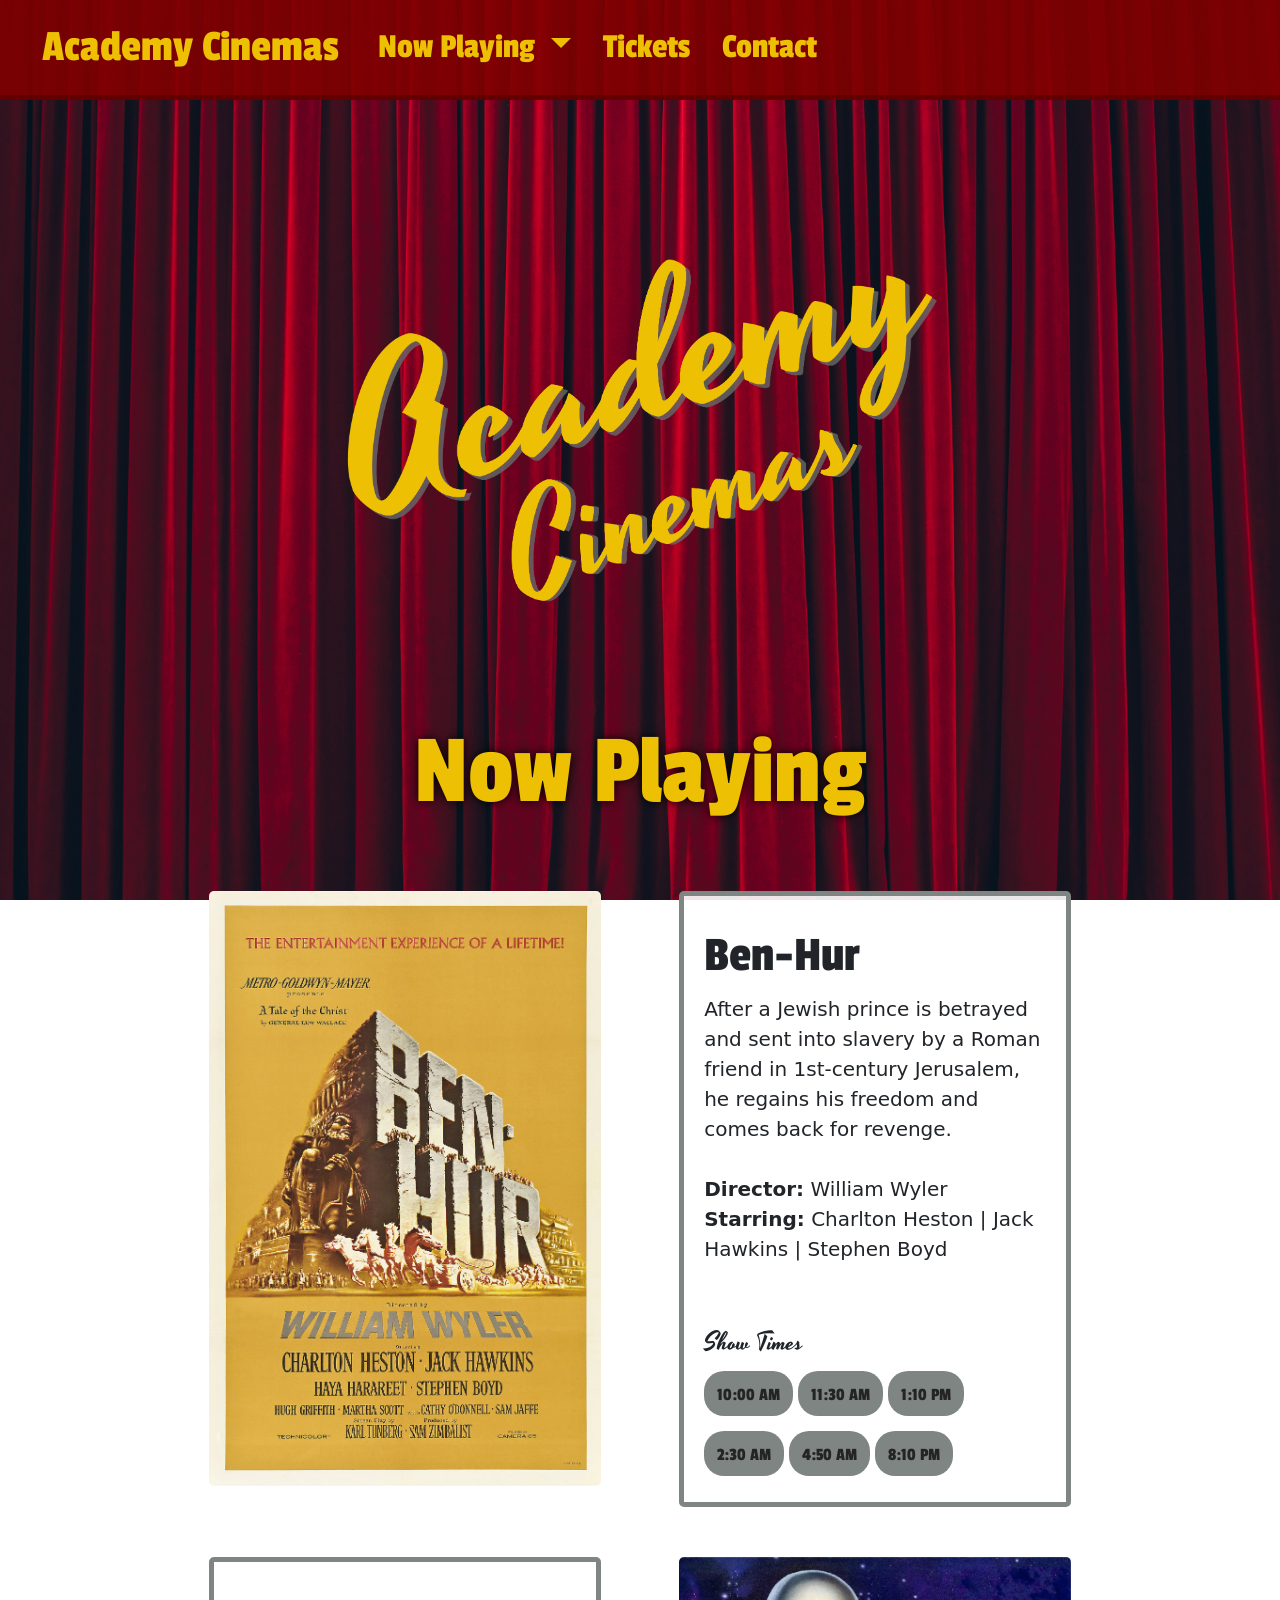
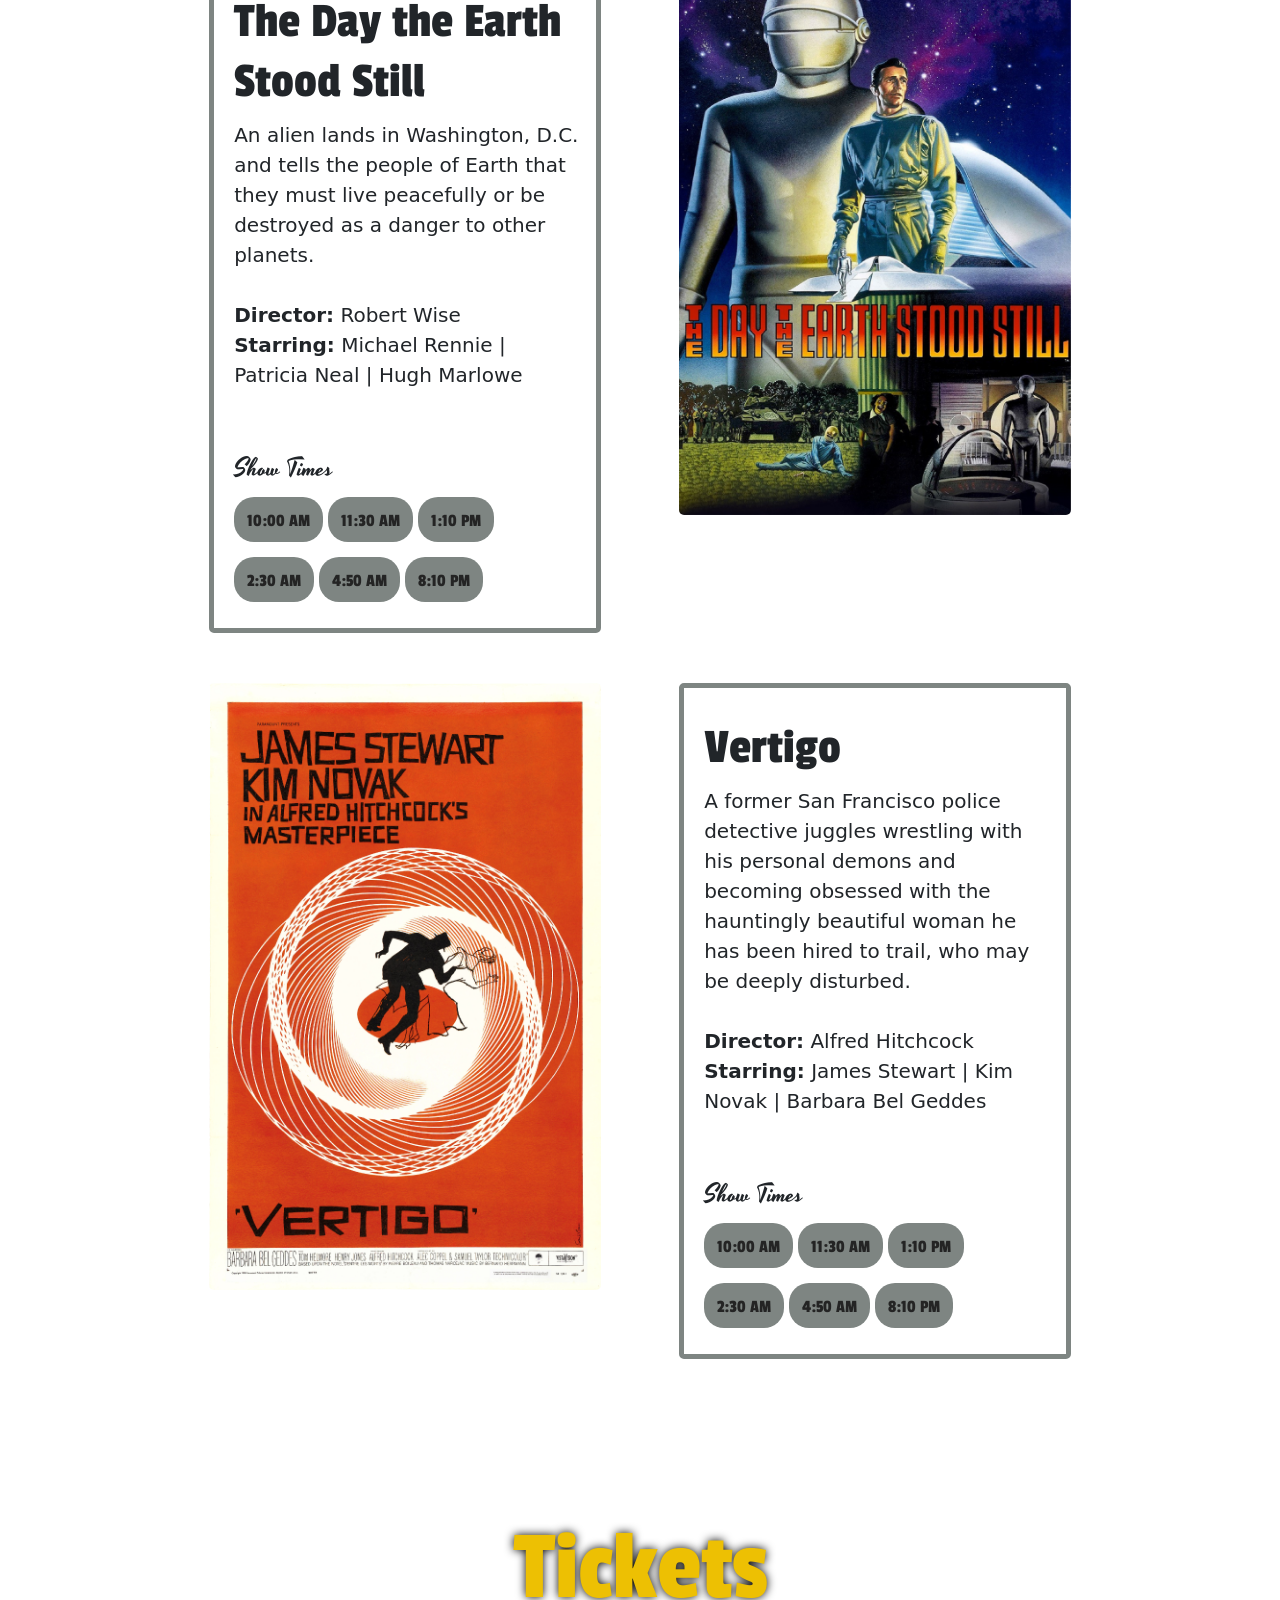
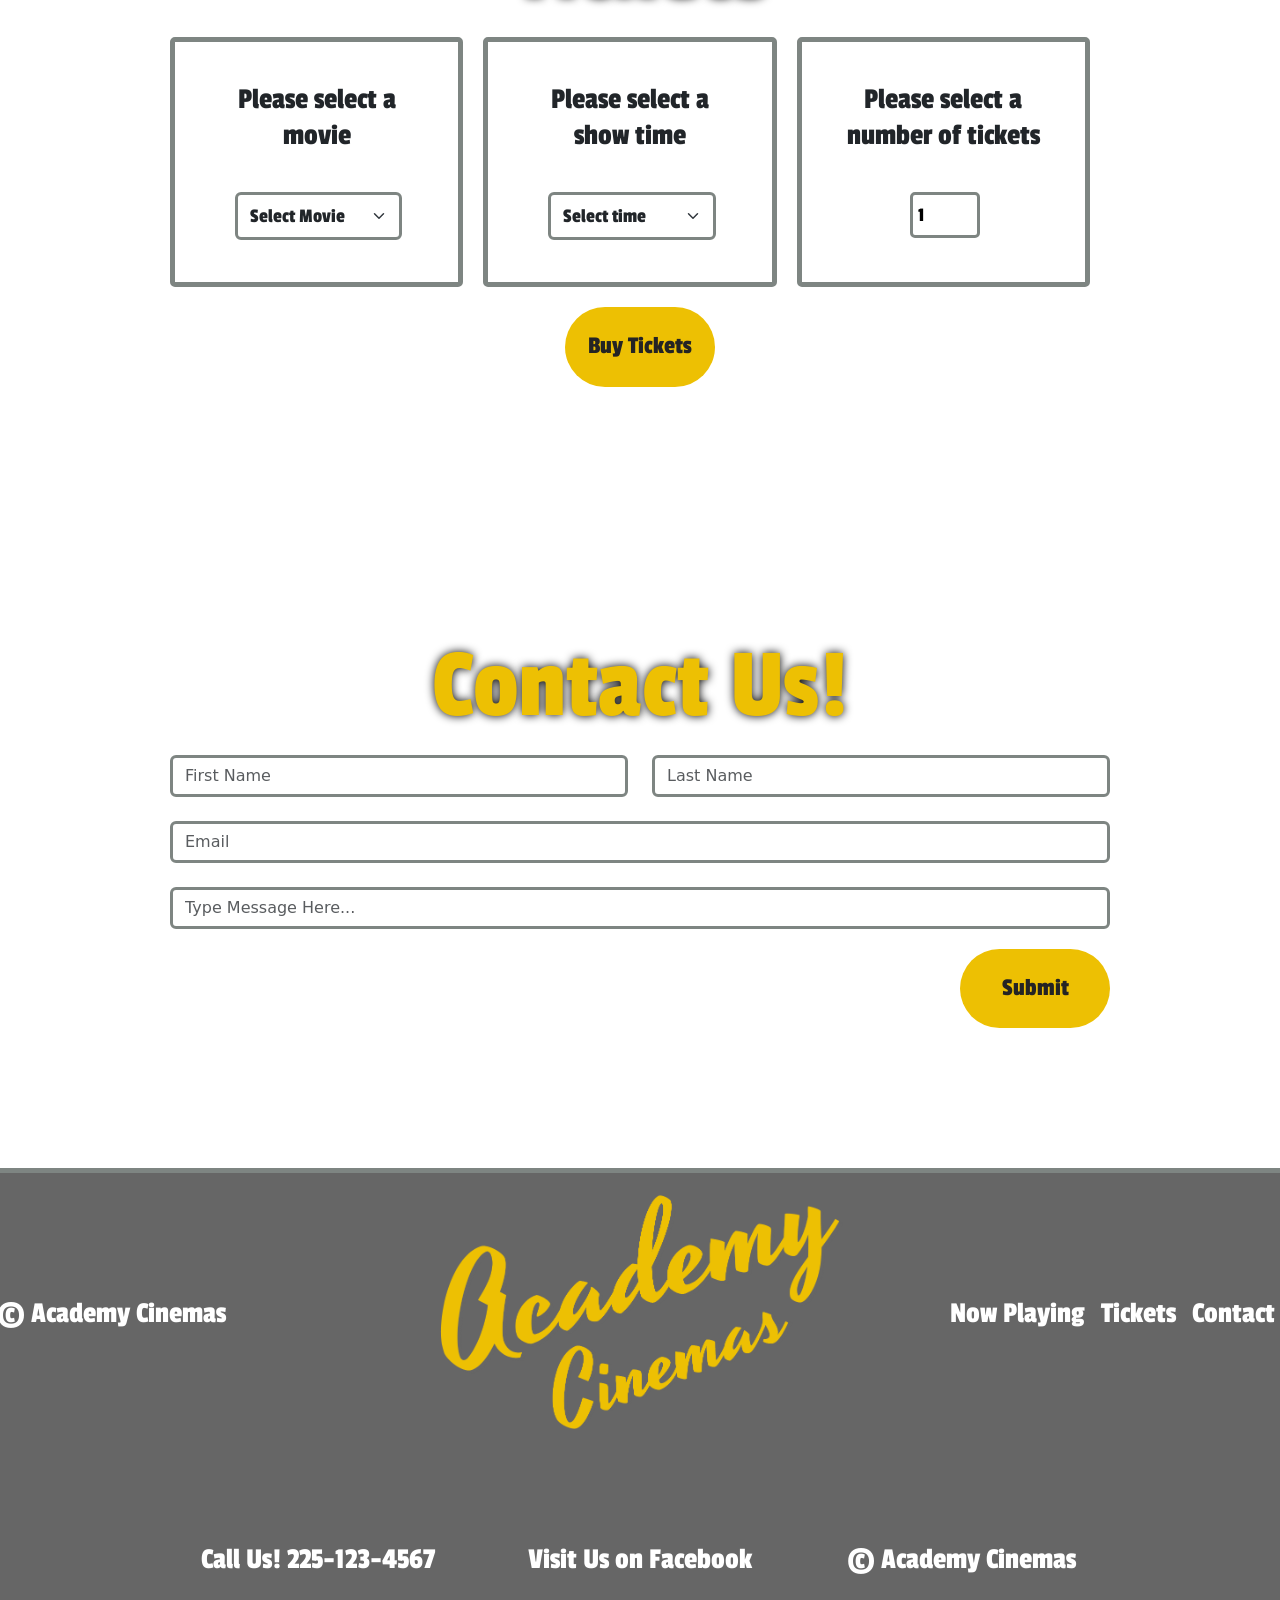
==== Academy-Cinemas/index.html @ 16272fac "Added Academy-Cinemas folder Academy-Cinemas folder includes index.html, custom.css, custom-css-medi" ====
<!doctype html>
<html lang="en">

<head>
  <meta charset="utf-8">
  <meta name="viewport" content="width=device-width, initial-scale=1">
  <!--CUSTOM CSS-->
  <link href="CSS/custom.css" rel="stylesheet">
  <title>Academy Cinemas</title>
  <!--BOOTSTRAP CSS-->
  <link href="https://cdn.jsdelivr.net/npm/bootstrap@5.2.3/dist/css/bootstrap.min.css" rel="stylesheet"
    integrity="sha384-rbsA2VBKQhggwzxH7pPCaAqO46MgnOM80zW1RWuH61DGLwZJEdK2Kadq2F9CUG65" crossorigin="anonymous">
  <!--CUSTOM CSS listed last to overide Bootstrap CSS based on levels of specificity-->
  <link href="CSS/custom.css" rel="stylesheet">
  <!--Custom CSS for multiple screen sizes-->
  <link href="css/custom-css-media.css" rel="stylesheet">
</head>

<body>
  <!--BOOTSTRAP JAVASCRIPT-->
  <script src="https://cdn.jsdelivr.net/npm/bootstrap@5.2.3/dist/js/bootstrap.bundle.min.js"
    integrity="sha384-kenU1KFdBIe4zVF0s0G1M5b4hcpxyD9F7jL+jjXkk+Q2h455rYXK/7HAuoJl+0I4"
    crossorigin="anonymous"></script>
  <!--NAVBAR-->
  <nav class="navbar navbar-expand-lg sticky-top">
    <div class="container-fluid">
      <a class="navbar-brand" href="#">Academy Cinemas</a>
      <button class="navbar-toggler" type="button" data-bs-toggle="collapse" data-bs-target="#navbarNavDropdown"
        aria-controls="navbarNavDropdown" aria-expanded="false" aria-label="Toggle navigation">
        <span class="navbar-toggler-icon"></span>
      </button>
      <div class="collapse navbar-collapse" id="navbarNavDropdown">
        <ul class="navbar-nav">
          <li class="nav-item dropdown">
            <a class="nav-link dropdown-toggle" href="#" role="button" data-bs-toggle="dropdown" aria-expanded="false">
              Now Playing
            </a>
            <ul class="dropdown-menu">
              <li><a class="dropdown-item" href="#ben-hur">Ben Hur</a></li>
              <li><a class="dropdown-item" href="#Stood-Still">The Day the Earth Stood Still</a></li>
              <li><a class="dropdown-item" href="#Vertigo">Vertigo</a></li>
            </ul>
          </li>
          <li class="nav-item">
            <a class="nav-link" href="#tickets">Tickets</a>
          </li>
          <li class="nav-item">
            <a class="nav-link" href="#contact">Contact</a>
          </li>
        </ul>
      </div>
    </div>
  </nav>
  <!--LOGO-->
  <header class="row justify-content-center">
    <img src="images/logo.png" class="img-fluid col-lg-6" id="header-image" alt="Academy Cinemas logo">
  </header>
  <!--NOW PLAYING-->
  <section>
    <div class="container" id="now-playing">
      <h1>Now Playing</h1>
      <!--BEN HUR-->
      <div class="d-flex flex-row flex-wrap spacer" id="ben-hur">
        <div class="col-lg-5 mx-auto">
          <img src="images/ben-hur.jpg" class="img-fluid" alt="Ben-Hur movie poster">
        </div>
        <div class="card col-lg-5 mx-auto">
          <div class="card-body">
            <h3 class="card-title">Ben-Hur</h3>
            <!--BEN-HUR MOVIE DESCRIPTION-->
            <p class="lead">After a Jewish prince is betrayed and sent into slavery by a Roman friend in
              1st-century Jerusalem, he regains his freedom and comes back for revenge.
              <br>
              <br>
              <b>Director:</b> William Wyler
              <br>
              <b>Starring:</b> Charlton Heston | Jack Hawkins | Stephen Boyd
            </p>
            <br>
            <br>
            <!--BEN-HUR SHOW TIMES-->
            <h4 class="card-title">Show Times</h4>
            <div class="row">
              <div class="col">
                <a class="btn" href="#tickets" role="button">10:00 AM</a>
                <a class="btn" href="#tickets" role="button">11:30 AM</a>
                <a class="btn" href="#tickets" role="button">1:10 PM</a>
              </div>
            </div>
            <div class="row">
              <div class="col">
                <a class="btn" href="#tickets" role="button">2:30 AM</a>
                <a class="btn" href="#tickets" role="button">4:50 AM</a>
                <a class="btn" href="#tickets" role="button">8:10 PM</a>
              </div>
            </div>
          </div>
        </div>
      </div>
      <!--THE DAY THE EARTH STOOD STILL-->
      <div class="d-flex flex-row flex-wrap-reverse spacer" id="Stood-Still">
        <div class="card col-lg-5 mx-auto">
          <div class="card-body">
            <h3 class="card-title">The Day the Earth Stood Still</h3>
            <!--THE DAY THE EARTH STOOD STILL MOVIE DESCRIPTION-->
            <p class="lead">An alien lands in Washington, D.C. and tells the people of Earth that they must
              live peacefully or be destroyed as a danger to other planets.
              <br>
              <br>
              <b>Director:</b> Robert Wise
              <br>
              <b>Starring:</b> Michael Rennie | Patricia Neal | Hugh Marlowe
            </p>
            <br>
            <br>
            <!--THE DAY THE EARTH STOOD STILL SHOW TIMES-->
            <h4 class="card-title">Show Times</h4>
            <div class="row">
              <div class="col">
                <a class="btn" href="#tickets" role="button">10:00 AM</a>
                <a class="btn" href="#tickets" role="button">11:30 AM</a>
                <a class="btn" href="#tickets" role="button">1:10 PM</a>
              </div>
            </div>
            <div class="row">
              <div class="col">
                <a class="btn" href="#tickets" role="button">2:30 AM</a>
                <a class="btn" href="#tickets" role="button">4:50 AM</a>
                <a class="btn" href="#tickets" role="button">8:10 PM</a>
              </div>
            </div>
          </div>
        </div>
        <div class="col-lg-5 mx-auto">
          <img src="images/earth-stood-still.jpg" class="img-fluid" alt="Vertigo movie poster">
        </div>
      </div>
      <!--VERTIGO-->
      <div class="d-flex flex-row flex-wrap spacer" id="Vertigo">
        <div class="col-lg-5 mx-auto">
          <img src="images/vertigo.jpg" class="img-fluid" alt="Vertigo movie poster">
        </div>
        <div class="card col-lg-5 mx-auto">
          <div class="card-body">
            <h3 class="card-title">Vertigo</h3>
            <!--Vertigo MOVIE DESCRIPTION-->
            <p class="lead">A former San Francisco police detective juggles wrestling with
              his personal demons and becoming obsessed with the hauntingly
              beautiful woman he has been hired to trail, who may be deeply disturbed.
              <br>
              <br>
              <b>Director:</b> Alfred Hitchcock
              <br>
              <b>Starring:</b> James Stewart | Kim Novak | Barbara Bel Geddes
            </p>
            <br>
            <br>
            <!--VERTIGO SHOW TIMES-->
            <h4 class="card-title">Show Times</h4>
            <div class="row">
              <div class="col">
                <a class="btn" href="#tickets" role="button">10:00 AM</a>
                <a class="btn" href="#tickets" role="button">11:30 AM</a>
                <a class="btn" href="#tickets" role="button">1:10 PM</a>
              </div>
            </div>
            <div class="row">
              <div class="col">
                <a class="btn" href="#tickets" role="button">2:30 AM</a>
                <a class="btn" href="#tickets" role="button">4:50 AM</a>
                <a class="btn" href="#tickets" role="button">8:10 PM</a>
              </div>
            </div>
          </div>
        </div>
      </div>
    </div>
  </section>
  <!--TICKETS-->
  <section>
    <div class="container spacer" id="tickets">
      <h1>Tickets</h1>
      <div class="d-flex flex-row flex-wrap">
        <!--MOVIE SELECTION-->
        <div class="col">
          <div class="card text-center">
            <h5 class="card-title">Please select a movie</h5>
            <div class="card-body">
              <select class="form-select" aria-label="Movie title selection">
                <option selected>Select Movie</option>
                <option value="1">Ben-Hur</option>
                <option value="2">The Day the Earth Stood Still</option>
                <option value="3">Vertigo</option>
              </select>
            </div>
          </div>
        </div>
        <!--TIME SELECTION-->
        <div class="col">
          <div class="card text-center">
            <h5 class="card-title">Please select a show time</h5>
            <div class="card-body">
              <select class="form-select" aria-label="Show time selection">
                <option selected>Select time</option>
                <option value="1">10:00 AM</option>
                <option value="2">11:30 AM</option>
                <option value="3">1:10 PM</option>
                <option value="4">2:30 PM</option>
                <option value="5">4:50 PM</option>
                <option value="6">8:00 PM</option>
              </select>
            </div>
          </div>
        </div>
        <!--NUMBER OF TICKETS-->
        <div class="col">
          <div class="card text-center">
            <h5 class="card-title">Please select a number of tickets</h5>
            <div class="card-body">
              <input type="number" id="quantity" value="1" step="1">
            </div>
          </div>
        </div>
      </div>
      <!--BUY TICKETS BUTTON-->
      <div class="row justify-content-center">
        <div class="col-auto">
          <button type="submit" class="btn yellow-btn">Buy Tickets</button>
        </div>
      </div>
    </div>
  </section>
  <!--CONTACT FORM-->
  <section>
    <div class="container" id="contact">
      <h1>Contact Us!</h1>
      <div class="row gy-4">
        <div class="col">
          <input type="text" class="form-control" placeholder="First Name">
        </div>
        <div class="col">
          <input type="text" class="form-control" placeholder="Last Name">
        </div>
        <div>
          <input type="email" class="form-control" placeholder="Email">
        </div>
        <div>
          <input class="form-control" rows="3" placeholder="Type Message Here...">
          <button type="submit" class="btn yellow-btn" id="contact-submit">Submit</button>
        </div>
      </div>
    </div>
  </section>
  <!--FOOTER-->
  <section>
    <div class="container-fluid">
      <footer class="d-flex flex-wrap justify-content-center align-items-center py-3">
        <p class="col-md-4 mb-0 footer-text">&copy; Academy Cinemas</p>
        <img src="images/logo.png" class="col-md-4 footer img" alt="Academy Cinemas logo">
        <ul class="nav col-md-4 justify-content-end">
          <li class="nav-item"><a href="#now-playing" class="nav-link px-2 footer-text">Now Playing</a></li>
          <li class="nav-item"><a href="#tickets" class="nav-link px-2 footer-text">Tickets</a></li>
          <li class="nav-item"><a href="#contact" class="nav-link px-2 footer-text">Contact</a></li>
        </ul>
        <!--ADDED TO EXISTING FOOTER RATHER THAN HAVING TWO-->
        <div class="container text-center">
          <div class="row">
            <div class="col">
              <p class="col footer-text">Call Us! 225-123-4567</p>
            </div>
            <div class="col">
              <a href="https://www.facebook.com" class="fb-link nav-link px-2 footer-text" target="_blank">Visit Us on
                Facebook</a>
            </div>
            <div class="col">
              <p class="col footer-text">&copy; Academy Cinemas</p>
            </div>
          </div>
        </div>
      </footer>
    </div>
  </section>
</body>

</html>
---- Academy-Cinemas/CSS/custom.css ----
/*font passion one from fonts.google fonts.google.com*/
@import url('https://fonts.googleapis.com/css2?family=Passion+One&display=swap');
/*font yesteryear from fonts.google fonts.google.com*/
@import url('https://fonts.googleapis.com/css2?family=Yesteryear&display=swap');

/*Creates glaobal CSS variables that can be reused throughout the file*/
:root{
    --main-color: rgb(126, 133, 130);
    --main-color-accent: rgb(237, 192, 3);
    --main-colot-transparent: rgba(126, 133, 130, 0.8);
    --secondary-color: rgba(128, 0, 0, 0.9);
    --accent-color: rgb(36, 36, 36);
    --accent-text-color: rgb(255, 255, 255);
    --main-font-family: "Passion One", cursive;
    --secondary-font-family: "Yesteryear", cursive;
}

html{
    scroll-padding-top: 100px;
}


body {
    background-image: url(../images/theater-curtains.jpg);
    background-size: 100% 120%; /*100% horizontally and 120% vertically*/
    background-attachment: fixed;
    overflow-x: hidden; /*Removes left to rihgt scroll bar*/
}

/*NAVBAR*/
.navbar{
    background-color: var(--secondary-color);
    border-bottom: 5px solid rgb(98, 0, 0);
    height: 100px;
}

/*affect the title in the navbar Academy Cinemas*/
.navbar-brand{
    color: var(--main-color-accent);
    font-family: var(--main-font-family);
    font-size: 45px;
    padding-left: 30px;
}

.nav-link{
    color: var(--main-color-accent);
    font-family: var(--main-font-family);
    font-size: 35px;
}

/*affects the hover state of the links in the navbar*/
.nav-link:hover{
    color: var(--main-color-transparent);
    text-shadow: 0 0 3px rgba(255, 123, 0, 0.6);
}

/*sets the color of the link that has been clicked on in other words the "active link"*/
.nav-link:focus{
    color: var(--accent-text-color);
    text-shadow: 0 0 3px rgba(225, 123, 0, 0.6);
}

/*adjust the left padding of the navbar links*/
.navbar-expand-lg .navbar-nav .nav-link{
    padding-left: 1.5rem;
}

/*movie drop down menu*/

/*targets the drop down menu that contain the links for each movie title*/
.dropdown-menu{
    border: none; /*removes the thin black border*/
    border-radius: 0;
    box-shadow: 0px, 0px, 16px, 2px rgba(0, 0, 0, 0.4);
    background-color: var(--main-color);
    padding: 0px; /*overides bootstraps padding on the top and bottom of the drop down menu*/
}

/*sets up the styling for each movie link in the drop down menu*/
.dropdown-item{
    color: var(--accent-color);
    font-family: var(--main-font-family);
    text-align: center;
    font-size: 30px;
    padding-top: 15px; /*Adds some space to the top of each link to center them*/
    padding-bottom: 20px; /*Adds some space to the bottom of each link to center them*/
    border-bottom: 2px solid rgb(117, 77, 13);
}

.dropdown-item:hover, .dropdown-item:focus{
    color:var(--accent-text-color);
    background-color: var(--main-color);
}

/*MOBILE MENU*/

.navbar-toggler {
    border: none;
    transition: 0.5s ease;
}

.navbar-toggler:focus{
    box-shadow: 0 0 0 var(--bs-navbar-toggler-focus-width) rgb(98, 0, 0);
    transition: 0.5s ease;
}

.navbar-toggler-icon{
    background-image: url("data:image/svg+xml,%3csvg xmlns='http://www.w3.org/2000/svg' viewBox='0 0 30 30'%3e%3cpath stroke='rgb%28237, 192, 3%29' stroke-linecap='round' stroke-miterlimit='10' stroke-width='2' d='M4 7h22M4 15h22M4 23h22'/%3e%3c/svg%3e");
}

/*HEADER IMAGE*/
#header-image{
    padding-top: 150px;
}

/*GENERAL STYLING*/

h1, h3, h4, h5, p{
    cursor: default; /*changes the cursor back to the 
    default arrow instead of a text cursor when hovering
    your mouse over text*/
}

h1{
    font-family: var(--main-font-family);
    color: var(--main-color-accent);
    text-shadow: 0 0 10px rgb(0, 0, 0);
    text-align: center;
    font-size: 100px;
}

h3{
    font-family: var(--main-font-family);
    font-size: 50px;
}

h4{
    font-family: var(--secondary-font-family);
    font-size: 25px;
}

h5{
    font-size: 30px;
    font-family: var(--main-font-family);
}

b{
    font-weight: 600;
}

img{
    border-radius: 5px;
}

/*MOVIE CARDS*/
 .container{
    padding: 100px;
 }

.card{
    border: 5px solid var(--main-color);
    border-radius: 5px;
    background-color: rgba(255, 255, 255, 0.9);
}

.card-body{
    padding-top: 30px;
    padding-left: 20px;
}

.spacer{
    padding-top: 50px;
}

/*BUTTONS*/

/*creates the main styling for buttons that contain the
Bootstrap .btn class*/
.btn{
    background-color: var(--main-color);
    border-radius: 20px;
    margin-top: 5px;
    margin-bottom: 10px;
    padding-top: 10px;
    color: var(--accent-color);
    font-family: var(--main-font-family);
    font-size: 18px;
}

.btn:focus{
    border-color: transparent; /*overides bootstraps dark
    border when the user clicks on the button*/
    background-color: var(--main-color);
    color: var(--accent-text-color);
}

.btn:hover{
    border-color: transparent;
    background-color: var(--main-color);
    color: var(--accent-text-color);
}

/*Added styling for yellow buttons for the buy tickets and contact form sections*/
.yellow-btn{
    background-color: var(--main-color-accent);
    padding: 20px;
    border-radius: 40px;
    font-size: 25px;
    color: var(--accent-color);
    width: 150px;
    margin-top: 20px;
    margin-bottom: 40px;
}

.yellow-btn:hover, .yellow-btn:focus{
    background-color: var(--main-color-accent);
    color: var(--accent-text-color);
}

/*TICKET CARDS*/

/*specifically styles the card class within the element containing the tickets id*/
#tickets .card{
    padding: 40px;
    height: 250px;
    margin-right: 20px;
    background-color: white;
}

.form-select{
    font-family: var(--main-font-family);
    font-size: 20px;
    border: 3px solid var(--main-color);
    transition: border-color 0.5s ease-in;
}

.form-select:focus{
    border-color: var(--secondary-color);
    box-shadow: none; /*Overrides bootstraps box shadow*/
    transition: 0.5s ease-in;
}

/*select number of tickets input*/
input[type="number"]{
    width: 70px;
    padding: 5px;
    border: 3px solid var(--main-color);
    border-radius: 5px;
    font-family: var(--main-font-family);
    font-size: 20px;
    transition: border-color 0.5s ease-in;
}

input[type="number"]:focus{
    border: 3px solid var(--secondary-color);
    transition: 0.5s ease-in;
    outline: 0; /*Removes the default outline set by the browser*/
}

/*CONTACT FORM*/
.form-control{
    border: 3px solid var(--main-color);
    transition: 1s ease;
}

/*Overides Bootstrap's focus effect*/

.form-control:focus{
    color: #212529;
    border-color: var(--secondary-color);
    box-shadow: 0 0 0px .25rem var(--main-color);
}

/*Adjusts the contact form submit button to the right side of the screen*/
#contact-submit{
    float: right;
}

/*FOOTER*/

footer{
    border-top: 5px solid var(--main-color);
    background-color: rgba(0, 0, 0, 0.6);
    margin: 0px -15px 0px -15px; /*Extends the footer beyond 
    the webpage on the left and right sides leaving no
    white space*/
}

.footer-text{
   font-family: var(--main-font-family);
   color: var(--accent-text-color);
   font-size: 30px; 
}

/*Specifically styles the footer image separate from the 
other images on the page and overrides the img type selector styling*/
.footer-image{
    width: auto;
    height: 130px;
}
---- Academy-Cinemas/CSS/custom.css ----
/*font passion one from fonts.google fonts.google.com*/
@import url('https://fonts.googleapis.com/css2?family=Passion+One&display=swap');
/*font yesteryear from fonts.google fonts.google.com*/
@import url('https://fonts.googleapis.com/css2?family=Yesteryear&display=swap');

/*Creates glaobal CSS variables that can be reused throughout the file*/
:root{
    --main-color: rgb(126, 133, 130);
    --main-color-accent: rgb(237, 192, 3);
    --main-colot-transparent: rgba(126, 133, 130, 0.8);
    --secondary-color: rgba(128, 0, 0, 0.9);
    --accent-color: rgb(36, 36, 36);
    --accent-text-color: rgb(255, 255, 255);
    --main-font-family: "Passion One", cursive;
    --secondary-font-family: "Yesteryear", cursive;
}

html{
    scroll-padding-top: 100px;
}


body {
    background-image: url(../images/theater-curtains.jpg);
    background-size: 100% 120%; /*100% horizontally and 120% vertically*/
    background-attachment: fixed;
    overflow-x: hidden; /*Removes left to rihgt scroll bar*/
}

/*NAVBAR*/
.navbar{
    background-color: var(--secondary-color);
    border-bottom: 5px solid rgb(98, 0, 0);
    height: 100px;
}

/*affect the title in the navbar Academy Cinemas*/
.navbar-brand{
    color: var(--main-color-accent);
    font-family: var(--main-font-family);
    font-size: 45px;
    padding-left: 30px;
}

.nav-link{
    color: var(--main-color-accent);
    font-family: var(--main-font-family);
    font-size: 35px;
}

/*affects the hover state of the links in the navbar*/
.nav-link:hover{
    color: var(--main-color-transparent);
    text-shadow: 0 0 3px rgba(255, 123, 0, 0.6);
}

/*sets the color of the link that has been clicked on in other words the "active link"*/
.nav-link:focus{
    color: var(--accent-text-color);
    text-shadow: 0 0 3px rgba(225, 123, 0, 0.6);
}

/*adjust the left padding of the navbar links*/
.navbar-expand-lg .navbar-nav .nav-link{
    padding-left: 1.5rem;
}

/*movie drop down menu*/

/*targets the drop down menu that contain the links for each movie title*/
.dropdown-menu{
    border: none; /*removes the thin black border*/
    border-radius: 0;
    box-shadow: 0px, 0px, 16px, 2px rgba(0, 0, 0, 0.4);
    background-color: var(--main-color);
    padding: 0px; /*overides bootstraps padding on the top and bottom of the drop down menu*/
}

/*sets up the styling for each movie link in the drop down menu*/
.dropdown-item{
    color: var(--accent-color);
    font-family: var(--main-font-family);
    text-align: center;
    font-size: 30px;
    padding-top: 15px; /*Adds some space to the top of each link to center them*/
    padding-bottom: 20px; /*Adds some space to the bottom of each link to center them*/
    border-bottom: 2px solid rgb(117, 77, 13);
}

.dropdown-item:hover, .dropdown-item:focus{
    color:var(--accent-text-color);
    background-color: var(--main-color);
}

/*MOBILE MENU*/

.navbar-toggler {
    border: none;
    transition: 0.5s ease;
}

.navbar-toggler:focus{
    box-shadow: 0 0 0 var(--bs-navbar-toggler-focus-width) rgb(98, 0, 0);
    transition: 0.5s ease;
}

.navbar-toggler-icon{
    background-image: url("data:image/svg+xml,%3csvg xmlns='http://www.w3.org/2000/svg' viewBox='0 0 30 30'%3e%3cpath stroke='rgb%28237, 192, 3%29' stroke-linecap='round' stroke-miterlimit='10' stroke-width='2' d='M4 7h22M4 15h22M4 23h22'/%3e%3c/svg%3e");
}

/*HEADER IMAGE*/
#header-image{
    padding-top: 150px;
}

/*GENERAL STYLING*/

h1, h3, h4, h5, p{
    cursor: default; /*changes the cursor back to the 
    default arrow instead of a text cursor when hovering
    your mouse over text*/
}

h1{
    font-family: var(--main-font-family);
    color: var(--main-color-accent);
    text-shadow: 0 0 10px rgb(0, 0, 0);
    text-align: center;
    font-size: 100px;
}

h3{
    font-family: var(--main-font-family);
    font-size: 50px;
}

h4{
    font-family: var(--secondary-font-family);
    font-size: 25px;
}

h5{
    font-size: 30px;
    font-family: var(--main-font-family);
}

b{
    font-weight: 600;
}

img{
    border-radius: 5px;
}

/*MOVIE CARDS*/
 .container{
    padding: 100px;
 }

.card{
    border: 5px solid var(--main-color);
    border-radius: 5px;
    background-color: rgba(255, 255, 255, 0.9);
}

.card-body{
    padding-top: 30px;
    padding-left: 20px;
}

.spacer{
    padding-top: 50px;
}

/*BUTTONS*/

/*creates the main styling for buttons that contain the
Bootstrap .btn class*/
.btn{
    background-color: var(--main-color);
    border-radius: 20px;
    margin-top: 5px;
    margin-bottom: 10px;
    padding-top: 10px;
    color: var(--accent-color);
    font-family: var(--main-font-family);
    font-size: 18px;
}

.btn:focus{
    border-color: transparent; /*overides bootstraps dark
    border when the user clicks on the button*/
    background-color: var(--main-color);
    color: var(--accent-text-color);
}

.btn:hover{
    border-color: transparent;
    background-color: var(--main-color);
    color: var(--accent-text-color);
}

/*Added styling for yellow buttons for the buy tickets and contact form sections*/
.yellow-btn{
    background-color: var(--main-color-accent);
    padding: 20px;
    border-radius: 40px;
    font-size: 25px;
    color: var(--accent-color);
    width: 150px;
    margin-top: 20px;
    margin-bottom: 40px;
}

.yellow-btn:hover, .yellow-btn:focus{
    background-color: var(--main-color-accent);
    color: var(--accent-text-color);
}

/*TICKET CARDS*/

/*specifically styles the card class within the element containing the tickets id*/
#tickets .card{
    padding: 40px;
    height: 250px;
    margin-right: 20px;
    background-color: white;
}

.form-select{
    font-family: var(--main-font-family);
    font-size: 20px;
    border: 3px solid var(--main-color);
    transition: border-color 0.5s ease-in;
}

.form-select:focus{
    border-color: var(--secondary-color);
    box-shadow: none; /*Overrides bootstraps box shadow*/
    transition: 0.5s ease-in;
}

/*select number of tickets input*/
input[type="number"]{
    width: 70px;
    padding: 5px;
    border: 3px solid var(--main-color);
    border-radius: 5px;
    font-family: var(--main-font-family);
    font-size: 20px;
    transition: border-color 0.5s ease-in;
}

input[type="number"]:focus{
    border: 3px solid var(--secondary-color);
    transition: 0.5s ease-in;
    outline: 0; /*Removes the default outline set by the browser*/
}

/*CONTACT FORM*/
.form-control{
    border: 3px solid var(--main-color);
    transition: 1s ease;
}

/*Overides Bootstrap's focus effect*/

.form-control:focus{
    color: #212529;
    border-color: var(--secondary-color);
    box-shadow: 0 0 0px .25rem var(--main-color);
}

/*Adjusts the contact form submit button to the right side of the screen*/
#contact-submit{
    float: right;
}

/*FOOTER*/

footer{
    border-top: 5px solid var(--main-color);
    background-color: rgba(0, 0, 0, 0.6);
    margin: 0px -15px 0px -15px; /*Extends the footer beyond 
    the webpage on the left and right sides leaving no
    white space*/
}

.footer-text{
   font-family: var(--main-font-family);
   color: var(--accent-text-color);
   font-size: 30px; 
}

/*Specifically styles the footer image separate from the 
other images on the page and overrides the img type selector styling*/
.footer-image{
    width: auto;
    height: 130px;
}
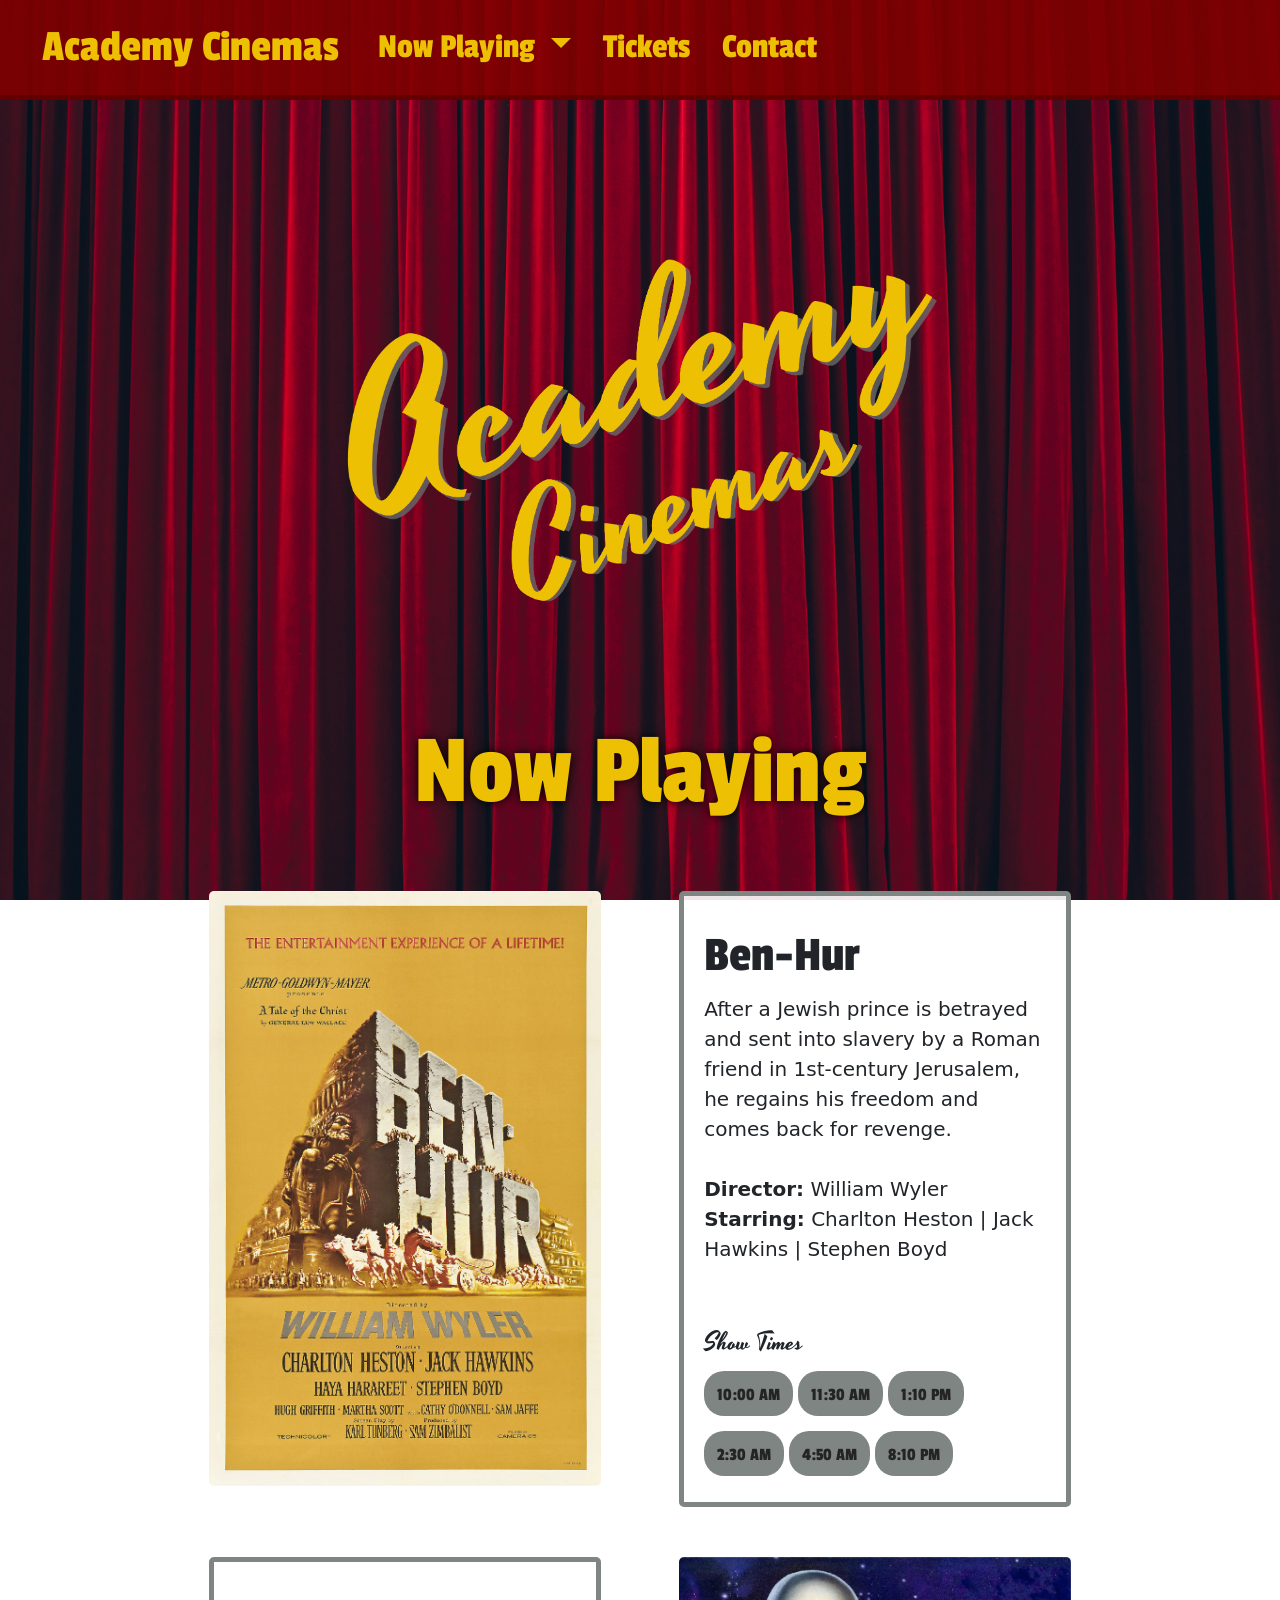
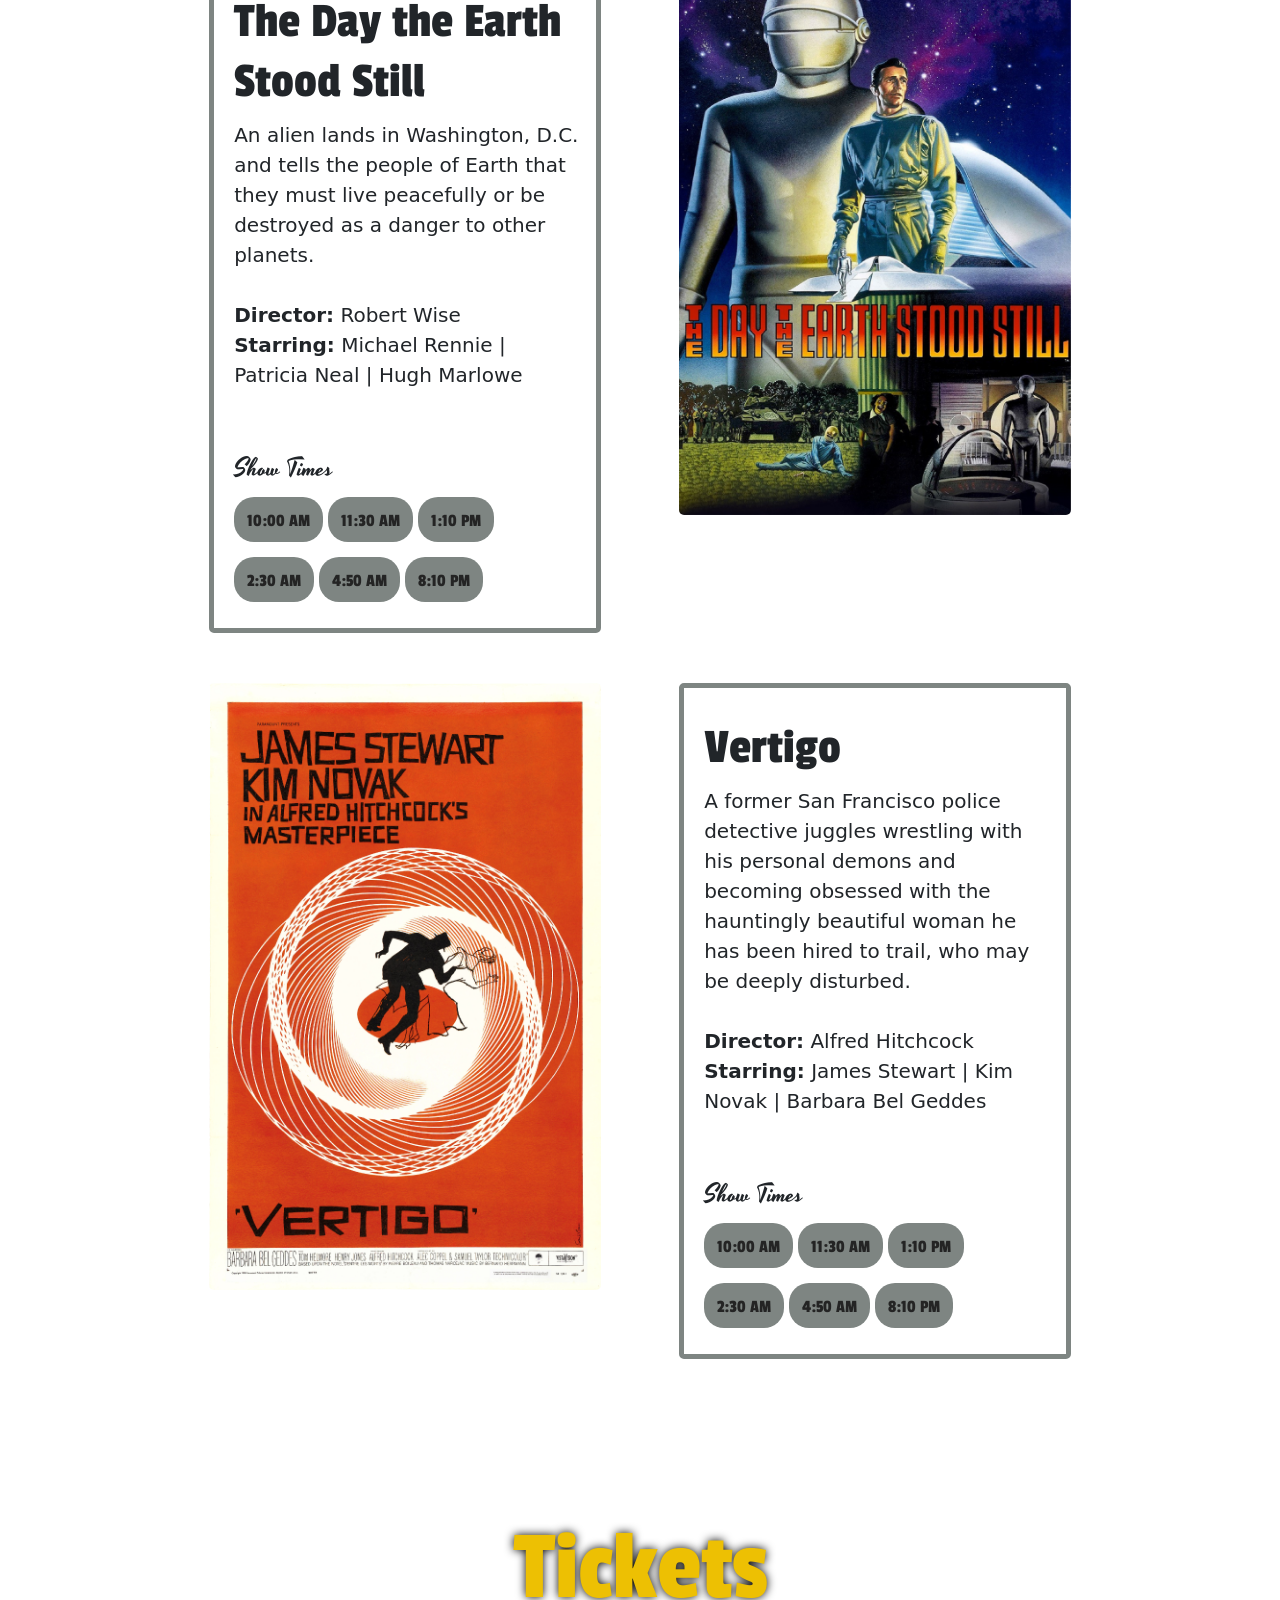
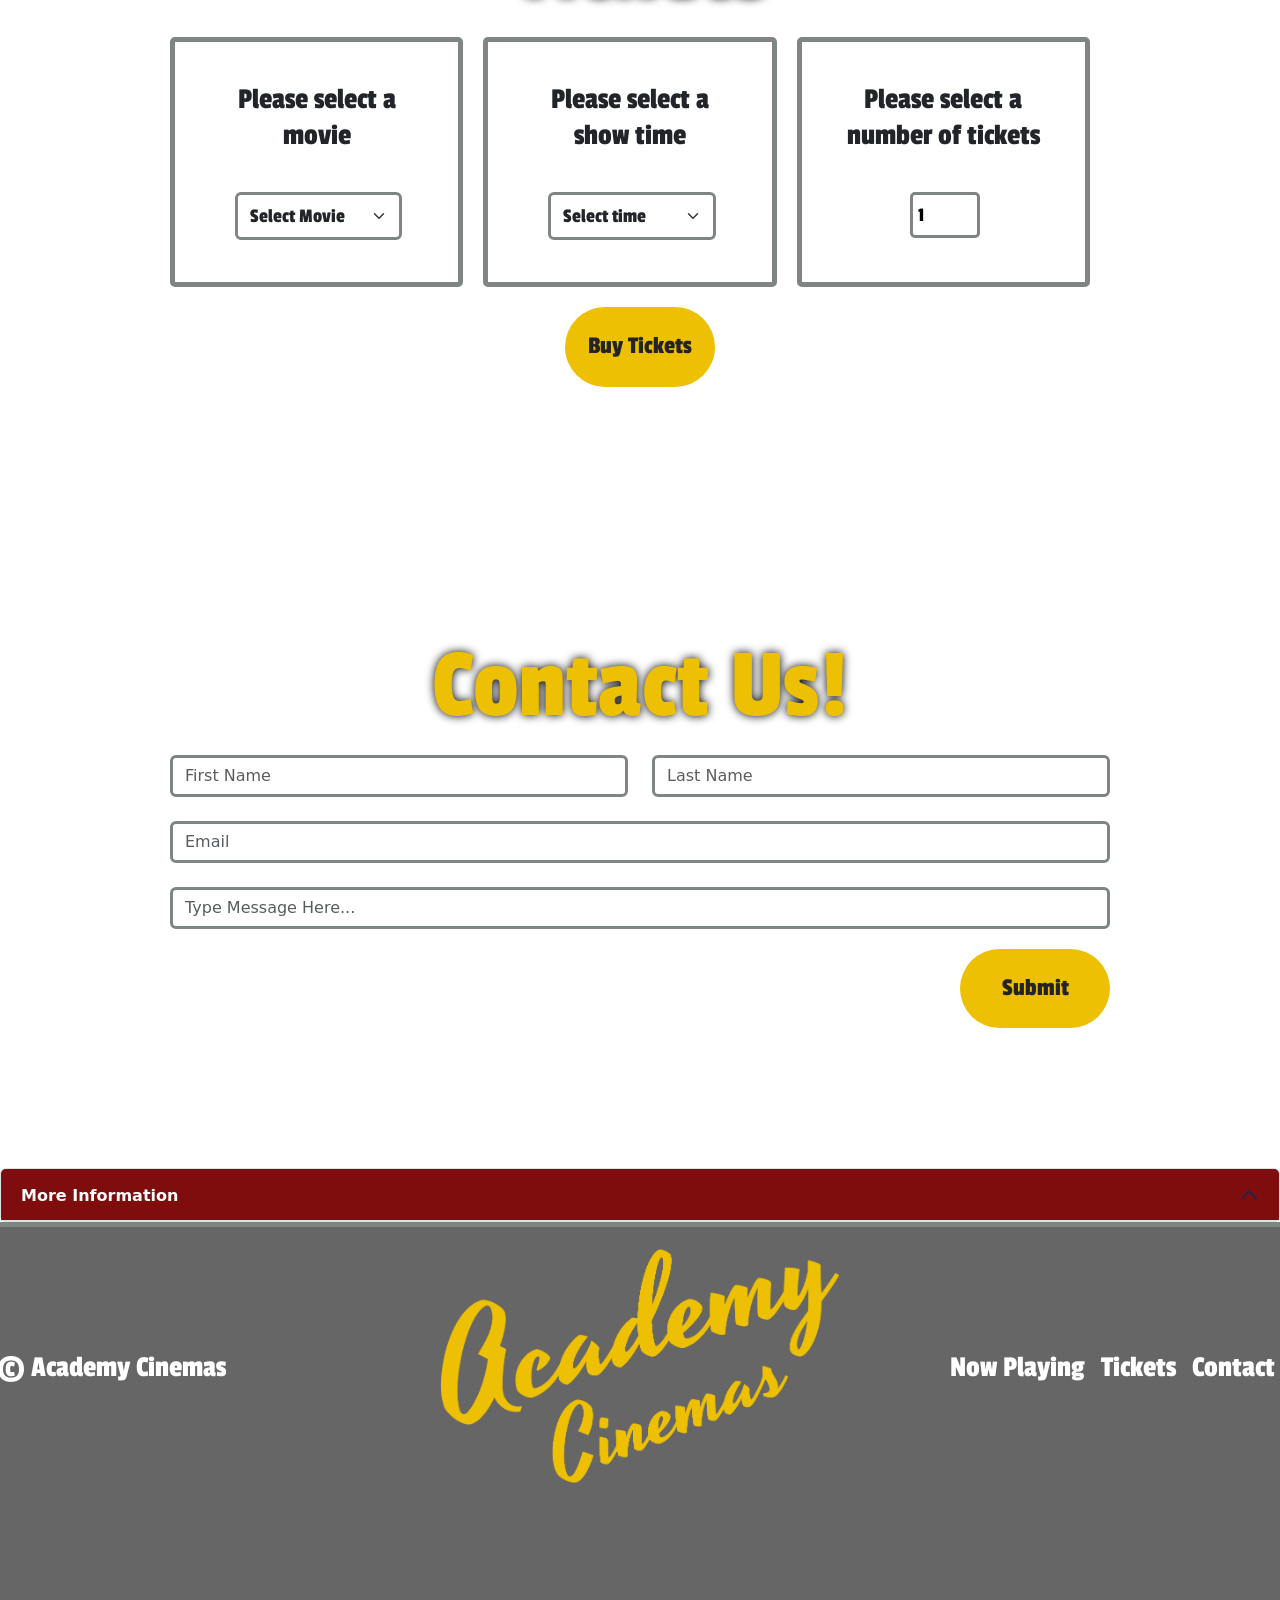
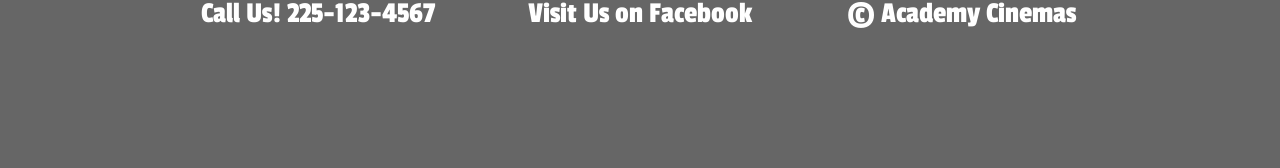
==== commit 86a345f1: "Updated Academy-Cinemas Updated Academy-Cinemas to includes bootstrap components." ====
--- a/Academy-Cinemas/index.html
+++ b/Academy-Cinemas/index.html
@@ -4,8 +4,6 @@
 <head>
   <meta charset="utf-8">
   <meta name="viewport" content="width=device-width, initial-scale=1">
-  <!--CUSTOM CSS-->
-  <link href="CSS/custom.css" rel="stylesheet">
   <title>Academy Cinemas</title>
   <!--BOOTSTRAP CSS-->
   <link href="https://cdn.jsdelivr.net/npm/bootstrap@5.2.3/dist/css/bootstrap.min.css" rel="stylesheet"
@@ -17,10 +15,7 @@
 </head>
 
 <body>
-  <!--BOOTSTRAP JAVASCRIPT-->
-  <script src="https://cdn.jsdelivr.net/npm/bootstrap@5.2.3/dist/js/bootstrap.bundle.min.js"
-    integrity="sha384-kenU1KFdBIe4zVF0s0G1M5b4hcpxyD9F7jL+jjXkk+Q2h455rYXK/7HAuoJl+0I4"
-    crossorigin="anonymous"></script>
+
   <!--NAVBAR-->
   <nav class="navbar navbar-expand-lg sticky-top">
     <div class="container-fluid">
@@ -62,7 +57,13 @@
       <!--BEN HUR-->
       <div class="d-flex flex-row flex-wrap spacer" id="ben-hur">
         <div class="col-lg-5 mx-auto">
+          <span class="d-inline-block" tabindex="0" 
+          data-bs-toggle="popover" 
+          data-bs-trigger="hover focus" 
+          data-bs-img="images/four-and-half-stars.png"
+          data-bs-title="Ben Hur Rating">
           <img src="images/ben-hur.jpg" class="img-fluid" alt="Ben-Hur movie poster">
+          </span>
         </div>
         <div class="card col-lg-5 mx-auto">
           <div class="card-body">
@@ -132,13 +133,25 @@
           </div>
         </div>
         <div class="col-lg-5 mx-auto">
+          <span class="d-inline-block" tabindex="0" 
+          data-bs-toggle="popover" 
+          data-bs-trigger="hover focus" 
+          data-bs-img="images/four-stars.png"
+          data-bs-title="The Day the Earth Stood still Rating">
           <img src="images/earth-stood-still.jpg" class="img-fluid" alt="Vertigo movie poster">
+          </span>
         </div>
       </div>
       <!--VERTIGO-->
       <div class="d-flex flex-row flex-wrap spacer" id="Vertigo">
         <div class="col-lg-5 mx-auto">
+          <span class="d-inline-block" tabindex="0" 
+          data-bs-toggle="popover" 
+          data-bs-trigger="hover focus" 
+          data-bs-img="images/four-and-half-stars.png"
+          data-bs-title="Vertigo Rating">
           <img src="images/vertigo.jpg" class="img-fluid" alt="Vertigo movie poster">
+          </span>
         </div>
         <div class="card col-lg-5 mx-auto">
           <div class="card-body">
@@ -186,7 +199,7 @@
           <div class="card text-center">
             <h5 class="card-title">Please select a movie</h5>
             <div class="card-body">
-              <select class="form-select" aria-label="Movie title selection">
+              <select id="movieSelect" class="form-select" aria-label="Movie title selection">
                 <option selected>Select Movie</option>
                 <option value="1">Ben-Hur</option>
                 <option value="2">The Day the Earth Stood Still</option>
@@ -200,7 +213,7 @@
           <div class="card text-center">
             <h5 class="card-title">Please select a show time</h5>
             <div class="card-body">
-              <select class="form-select" aria-label="Show time selection">
+              <select id="timeSelect" class="form-select" aria-label="Show time selection">
                 <option selected>Select time</option>
                 <option value="1">10:00 AM</option>
                 <option value="2">11:30 AM</option>
@@ -225,11 +238,22 @@
       <!--BUY TICKETS BUTTON-->
       <div class="row justify-content-center">
         <div class="col-auto">
-          <button type="submit" class="btn yellow-btn">Buy Tickets</button>
-        </div>
-      </div>
-    </div>
-  </section>
+          <button type="submit" class="btn yellow-btn" onclick="buyTickets()">Buy Tickets</button>
+        </div>
+      </div>
+    </div>
+  </section>
+  <!--BOOTSTRAP TOAST-->
+  <div id="toastDisplay" class="custom-toast toast" role="alert" aria-live="assertive" aria-atomic="true">
+    <div class="toast-header">
+      
+      <strong class="me-auto">Ticket Information</strong>
+      <button type="button" class="btn-close" data-bs-dismiss="toast" aria-label="Close"></button>
+    </div>
+    <div id="toastBody" class="toast-body">
+      <!--Selected options will be displayed here-->
+    </div>
+  </div>
   <!--CONTACT FORM-->
   <section>
     <div class="container" id="contact">
@@ -247,6 +271,24 @@
         <div>
           <input class="form-control" rows="3" placeholder="Type Message Here...">
           <button type="submit" class="btn yellow-btn" id="contact-submit">Submit</button>
+        </div>
+      </div>
+    </div>
+  </section>
+  <!--accordion component-->
+  <section>
+    <!--this is an accordion component-->
+    <div class="accordion" id="accordionExample">
+      <div class="accordion-item">
+        <h2 class="accordion-header">
+          <!--button for accordion that opens it up when clicked-->
+          <button class="accordion-button" type="button" data-bs-toggle="collapse" data-bs-target="#collapseOne" aria-expanded="true" aria-controls="collapseOne">
+            <strong>More Information</strong>
+          </button>
+        </h2>
+      <div id="collapseOne" class="accordion-collapse collapse" data-bs-parent="#accordionExample">
+        <div class="accordion-body">
+          Lorem ipsum dolor sit amet consectetur adipiscing elit. Quisque faucibus ex sapien vitae pellentesque sem placerat. In id cursus mi pretium tellus duis convallis. Tempus leo eu aenean sed diam urna tempor. Pulvinar vivamus fringilla lacus nec metus bibendum egestas. Iaculis massa nisl malesuada lacinia integer nunc posuere. Ut hendrerit semper vel class aptent taciti sociosqu. Ad litora torquent per conubia nostra inceptos himenaeos.
         </div>
       </div>
     </div>
@@ -280,6 +322,9 @@
       </footer>
     </div>
   </section>
+  <script src="https://cdn.jsdelivr.net/npm/@popperjs/core@2.11.6/dist/umd/popper.min.js" integrity="sha384-oBqDVmMz9ATKxIep9tiCxS/Z9fNfEXiDAYTujMAeBAsjFuCZSmKbSSUnQlmh/jp3" crossorigin="anonymous"></script>
+<script src="https://cdn.jsdelivr.net/npm/bootstrap@5.2.3/dist/js/bootstrap.min.js" integrity="sha384-cuYeSxntonz0PPNlHhBs68uyIAVpIIOZZ5JqeqvYYIcEL727kskC66kF92t6Xl2V" crossorigin="anonymous"></script>
+<script src="javascript/javascript.js"></script>
 </body>
 
 </html>
--- a/Academy-Cinemas/CSS/custom.css
+++ b/Academy-Cinemas/CSS/custom.css
@@ -297,4 +297,30 @@
 .footer-image{
     width: auto;
     height: 130px;
-}+}
+
+/*POPOVERS*/
+
+.star-rating{
+    width: 80%;
+}
+
+/*Toast*/
+.custom-toast{
+    position: fixed;
+    top: 50%;
+    left: 50%;
+    transform: translate(-50%, -50%);
+    z-index: 1000;
+}
+
+/*styling for accordion*/
+.accordion {
+    --bs-accordion-btn-bg: var(--secondary-color);
+    --bs-accordion-active-bg: var(--secondary-color);
+    --bs-accordion-bg: var(--main-color);
+    --bs-accordion-active-bg: var(--secondary-color);
+    --bs-accordion-active-color: var(--accent-text-color);
+    --bs-accordion-color: var(--accent-text-color);
+}
+
